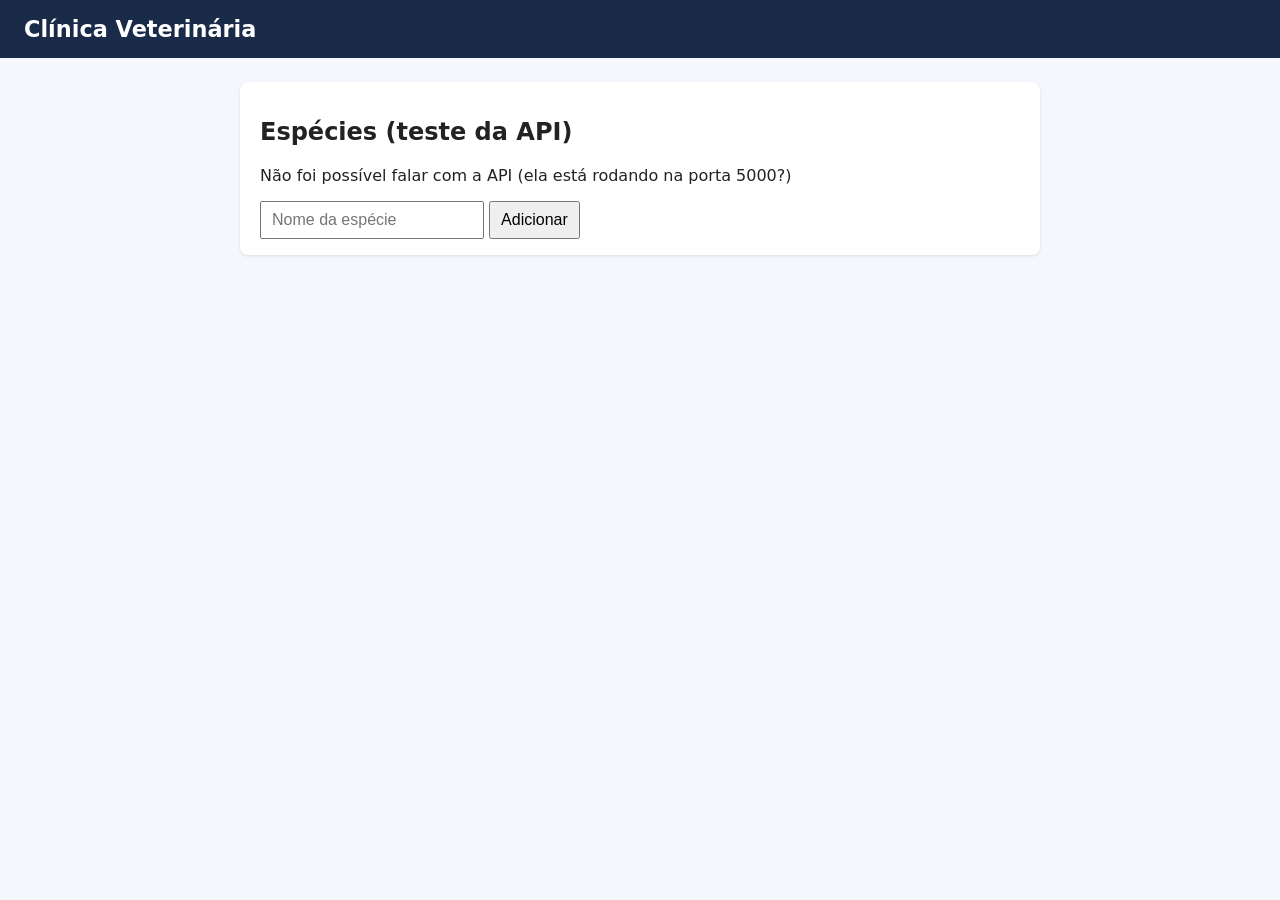
==== frontend/index.html @ 24d57cd7 "First Commit Estrutura inicial do projeto: DER, banco, APIs Flask e frontend" ====
<!DOCTYPE html>
<html lang="pt-BR">
<head>
  <meta charset="UTF-8">
  <meta name="viewport" content="width=device-width, initial-scale=1">
  <title>Clínica Veterinária</title>
  <link rel="stylesheet" href="css/style.css">
</head>
<body>
  <header><h1>Clínica Veterinária</h1></header>

  <main>
    <section>
      <h2>Espécies (teste da API)</h2>
      <p id="status">Carregando...</p>
      <ul id="lista-especies"></ul>

      <form id="form-especie">
        <input id="nome" placeholder="Nome da espécie" required>
        <button type="submit">Adicionar</button>
      </form>
    </section>
  </main>

  <script src="js/api.js"></script>
  <script>
    const status = document.getElementById("status");
    const lista = document.getElementById("lista-especies");

    async function carregar() {
      try {
        const especies = await api.get("/especies/");
        status.textContent = "";
        lista.innerHTML = especies.map(e => `<li>${e.nome}</li>`).join("");
      } catch (erro) {
        status.textContent = "Não foi possível falar com a API (ela está rodando na porta 5000?)";
      }
    }

    document.getElementById("form-especie").addEventListener("submit", async (ev) => {
      ev.preventDefault();
      const nome = document.getElementById("nome");
      await api.post("/especies/", { nome: nome.value });
      nome.value = "";
      carregar();
    });

    carregar();
  </script>
</body>
</html>
---- frontend/css/style.css ----
body { font-family: system-ui, sans-serif; margin: 0; background: #f4f7fb; color: #222; }
header { background: #1a2b4a; color: #fff; padding: 16px 24px; }
header h1 { margin: 0; font-size: 1.4rem; }
main { max-width: 800px; margin: 24px auto; padding: 0 16px; }
section { background: #fff; border-radius: 8px; padding: 16px 20px; box-shadow: 0 1px 3px rgba(0,0,0,.1); }
input, button { padding: 8px 10px; font-size: 1rem; }
button { cursor: pointer; }
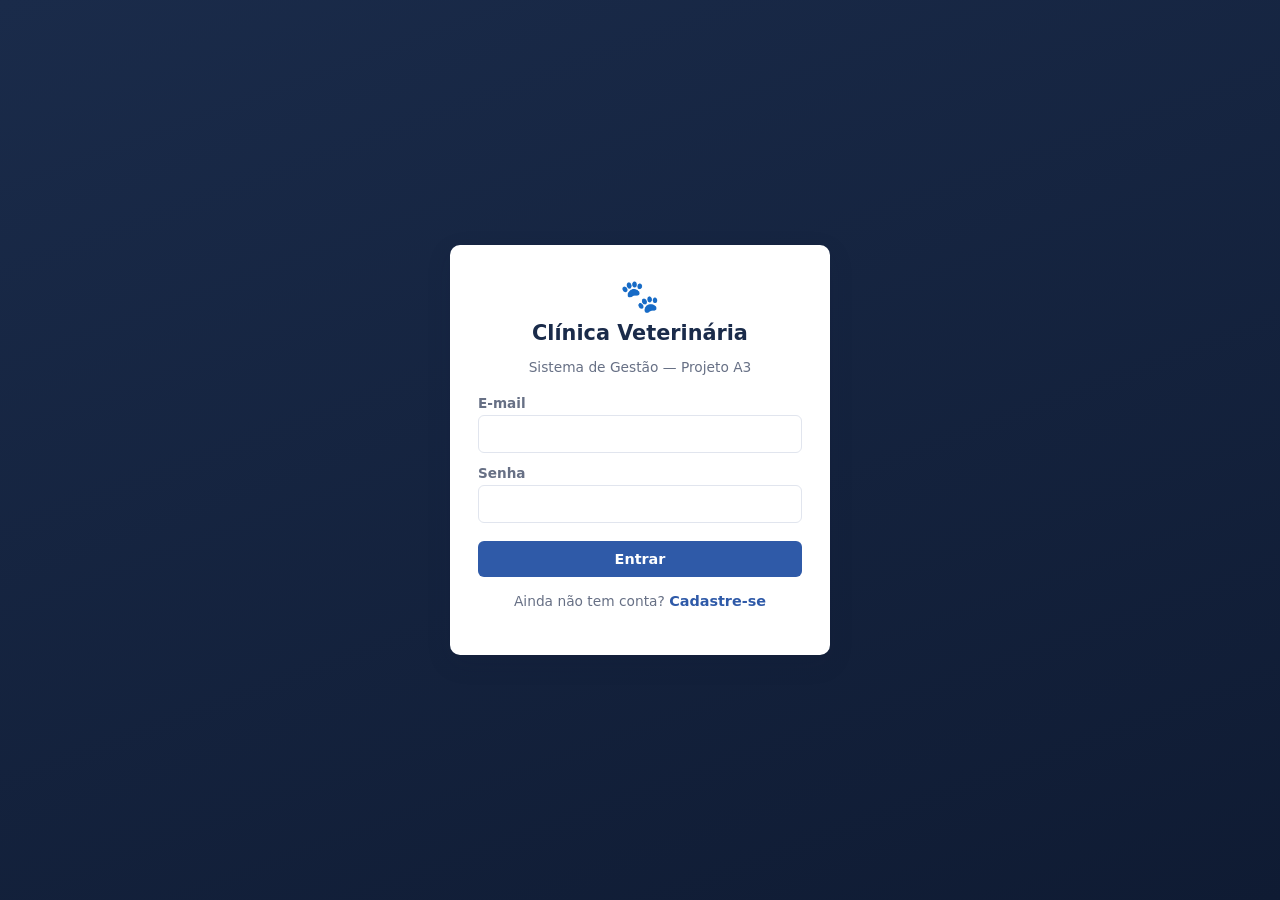
==== commit 62a9fad3: "commit a3" ====
--- a/frontend/index.html
+++ b/frontend/index.html
@@ -3,49 +3,75 @@
 <head>
   <meta charset="UTF-8">
   <meta name="viewport" content="width=device-width, initial-scale=1">
-  <title>Clínica Veterinária</title>
+  <title>Início — Clínica Veterinária</title>
   <link rel="stylesheet" href="css/style.css">
 </head>
 <body>
-  <header><h1>Clínica Veterinária</h1></header>
+  <script src="js/api.js"></script>
+  <script src="js/auth.js"></script>
+  <script src="js/nav.js"></script>
+  <script>
+    const conteudo = renderNav("inicio");
+    const veterinario = getVeterinarioLogado();
 
-  <main>
-    <section>
-      <h2>Espécies (teste da API)</h2>
-      <p id="status">Carregando...</p>
-      <ul id="lista-especies"></ul>
+    conteudo.innerHTML = `
+      <div class="cabecalho-pagina">
+        <div>
+          <h1>Olá, ${escaparHtml(veterinario ? veterinario.nome_completo : "")}</h1>
+          <p>Resumo rápido do sistema da clínica.</p>
+        </div>
+      </div>
 
-      <form id="form-especie">
-        <input id="nome" placeholder="Nome da espécie" required>
-        <button type="submit">Adicionar</button>
-      </form>
-    </section>
-  </main>
+      <div class="grade-cartoes" id="cartoes"></div>
 
-  <script src="js/api.js"></script>
-  <script>
-    const status = document.getElementById("status");
-    const lista = document.getElementById("lista-especies");
+      <div class="cartao">
+        <h2>Fluxo do sistema</h2>
+        <p class="texto-suave" style="line-height:1.6">
+          <strong>Tutores</strong> cadastram seus endereços e dados pessoais →
+          cada tutor tem um ou mais <strong>Animais</strong> →
+          na ficha do animal você registra <strong>Consultas</strong>, <strong>Vacinas</strong>
+          e o <strong>Microchip</strong> → vacinas antirrábicas e o cadastro do animal
+          são enviados automaticamente para a API governamental simulada, acompanhada em
+          <strong>Integração governo</strong>.
+        </p>
+      </div>
+    `;
 
-    async function carregar() {
-      try {
-        const especies = await api.get("/especies/");
-        status.textContent = "";
-        lista.innerHTML = especies.map(e => `<li>${e.nome}</li>`).join("");
-      } catch (erro) {
-        status.textContent = "Não foi possível falar com a API (ela está rodando na porta 5000?)";
-      }
+    const cartoes = document.getElementById("cartoes");
+
+    function cartaoEstatistica(href, numero, rotulo) {
+      const a = document.createElement("a");
+      a.href = href;
+      a.className = "cartao-estatistica";
+      a.innerHTML = `<div class="numero">${numero}</div><div class="rotulo">${rotulo}</div>`;
+      return a;
     }
 
-    document.getElementById("form-especie").addEventListener("submit", async (ev) => {
-      ev.preventDefault();
-      const nome = document.getElementById("nome");
-      await api.post("/especies/", { nome: nome.value });
-      nome.value = "";
-      carregar();
-    });
+    async function carregarResumo() {
+      const [tutores, animais, integracoesPendentes] = await Promise.allSettled([
+        api.get("/tutores/"),
+        api.get("/animais/"),
+        api.get("/integracoes/?status=FALHA"),
+      ]);
 
-    carregar();
+      cartoes.appendChild(cartaoEstatistica(
+        "tutores.html",
+        tutores.status === "fulfilled" ? tutores.value.length : "—",
+        "Tutores cadastrados"
+      ));
+      cartoes.appendChild(cartaoEstatistica(
+        "animais.html",
+        animais.status === "fulfilled" ? animais.value.length : "—",
+        "Animais cadastrados"
+      ));
+      cartoes.appendChild(cartaoEstatistica(
+        "integracoes.html",
+        integracoesPendentes.status === "fulfilled" ? integracoesPendentes.value.length : "—",
+        "Integrações com falha"
+      ));
+    }
+
+    carregarResumo();
   </script>
 </body>
 </html>
--- a/frontend/css/style.css
+++ b/frontend/css/style.css
@@ -1,7 +1,353 @@
-body { font-family: system-ui, sans-serif; margin: 0; background: #f4f7fb; color: #222; }
-header { background: #1a2b4a; color: #fff; padding: 16px 24px; }
-header h1 { margin: 0; font-size: 1.4rem; }
-main { max-width: 800px; margin: 24px auto; padding: 0 16px; }
-section { background: #fff; border-radius: 8px; padding: 16px 20px; box-shadow: 0 1px 3px rgba(0,0,0,.1); }
-input, button { padding: 8px 10px; font-size: 1rem; }
-button { cursor: pointer; }
+/* ============================================================
+   Sistema visual do projeto. Cores combinam com o DER (azul do
+   cadastro, verde do atendimento clínico, laranja do governo).
+   ============================================================ */
+
+:root {
+  --azul-escuro: #1a2b4a;
+  --azul: #2f5aa8;
+  --azul-claro: #e8f0fb;
+  --verde: #3f8f5f;
+  --verde-claro: #e7f5ec;
+  --laranja: #c98a1b;
+  --laranja-claro: #fdf3e3;
+  --vermelho: #c0392b;
+  --vermelho-claro: #fbeae8;
+
+  --texto: #1f2430;
+  --texto-suave: #677085;
+  --borda: #e1e5ee;
+  --fundo: #f4f6fb;
+  --cartao: #ffffff;
+
+  --raio: 10px;
+  --raio-pequeno: 6px;
+  --sombra: 0 1px 3px rgba(20, 30, 60, 0.08);
+  --sombra-forte: 0 8px 24px rgba(20, 30, 60, 0.14);
+  --fonte: "Segoe UI", system-ui, -apple-system, sans-serif;
+}
+
+* { box-sizing: border-box; }
+
+body {
+  margin: 0;
+  font-family: var(--fonte);
+  background: var(--fundo);
+  color: var(--texto);
+  min-height: 100vh;
+}
+
+a { color: var(--azul); }
+
+/* ---------- layout geral: barra lateral + conteúdo ---------- */
+
+.app {
+  display: flex;
+  min-height: 100vh;
+}
+
+.barra-lateral {
+  width: 220px;
+  flex-shrink: 0;
+  background: var(--azul-escuro);
+  color: #fff;
+  display: flex;
+  flex-direction: column;
+  padding: 20px 0;
+}
+
+.barra-lateral .marca {
+  display: flex;
+  align-items: center;
+  gap: 8px;
+  padding: 0 20px 20px;
+  font-weight: 700;
+  font-size: 1.05rem;
+  border-bottom: 1px solid rgba(255, 255, 255, 0.12);
+  margin-bottom: 12px;
+}
+
+.barra-lateral nav { display: flex; flex-direction: column; gap: 2px; }
+
+.barra-lateral nav a {
+  color: rgba(255, 255, 255, 0.78);
+  text-decoration: none;
+  padding: 10px 20px;
+  font-size: 0.93rem;
+  border-left: 3px solid transparent;
+}
+
+.barra-lateral nav a:hover { background: rgba(255, 255, 255, 0.06); color: #fff; }
+
+.barra-lateral nav a.ativo {
+  background: rgba(255, 255, 255, 0.1);
+  color: #fff;
+  border-left-color: #fff;
+  font-weight: 600;
+}
+
+.barra-lateral .rodape-usuario {
+  margin-top: auto;
+  padding: 14px 20px 0;
+  border-top: 1px solid rgba(255, 255, 255, 0.12);
+  font-size: 0.85rem;
+}
+
+.barra-lateral .rodape-usuario .nome { font-weight: 600; display: block; margin-bottom: 8px; }
+
+.barra-lateral .rodape-usuario button {
+  background: none;
+  border: 1px solid rgba(255, 255, 255, 0.3);
+  color: #fff;
+  padding: 6px 10px;
+  border-radius: var(--raio-pequeno);
+  cursor: pointer;
+  font-size: 0.82rem;
+}
+.barra-lateral .rodape-usuario button:hover { background: rgba(255, 255, 255, 0.1); }
+
+.conteudo {
+  flex: 1;
+  min-width: 0;
+  padding: 28px 32px 60px;
+}
+
+.cabecalho-pagina {
+  display: flex;
+  align-items: baseline;
+  justify-content: space-between;
+  flex-wrap: wrap;
+  gap: 12px;
+  margin-bottom: 20px;
+}
+
+.cabecalho-pagina h1 { margin: 0; font-size: 1.5rem; color: var(--azul-escuro); }
+.cabecalho-pagina p { margin: 4px 0 0; color: var(--texto-suave); font-size: 0.92rem; }
+
+/* ---------- cartões ---------- */
+
+.cartao {
+  background: var(--cartao);
+  border: 1px solid var(--borda);
+  border-radius: var(--raio);
+  box-shadow: var(--sombra);
+  padding: 20px;
+  margin-bottom: 20px;
+}
+
+.cartao h2 {
+  margin: 0 0 14px;
+  font-size: 1.05rem;
+  color: var(--azul-escuro);
+}
+
+.grade-cartoes {
+  display: grid;
+  grid-template-columns: repeat(auto-fit, minmax(200px, 1fr));
+  gap: 16px;
+  margin-bottom: 24px;
+}
+
+.cartao-estatistica {
+  background: var(--cartao);
+  border: 1px solid var(--borda);
+  border-radius: var(--raio);
+  padding: 18px 20px;
+  box-shadow: var(--sombra);
+  text-decoration: none;
+  color: inherit;
+  display: block;
+  transition: transform 0.12s ease, box-shadow 0.12s ease;
+}
+.cartao-estatistica:hover { transform: translateY(-2px); box-shadow: var(--sombra-forte); }
+.cartao-estatistica .numero { font-size: 1.8rem; font-weight: 700; color: var(--azul-escuro); }
+.cartao-estatistica .rotulo { color: var(--texto-suave); font-size: 0.88rem; margin-top: 2px; }
+
+/* ---------- formulários ---------- */
+
+label {
+  display: block;
+  font-size: 0.85rem;
+  font-weight: 600;
+  color: var(--texto-suave);
+  margin: 12px 0 4px;
+}
+label:first-child { margin-top: 0; }
+
+input, select, textarea {
+  width: 100%;
+  padding: 9px 11px;
+  border: 1px solid var(--borda);
+  border-radius: var(--raio-pequeno);
+  font-family: inherit;
+  font-size: 0.95rem;
+  background: #fff;
+  color: var(--texto);
+}
+input:focus, select:focus, textarea:focus {
+  outline: none;
+  border-color: var(--azul);
+  box-shadow: 0 0 0 3px rgba(47, 90, 168, 0.15);
+}
+textarea { resize: vertical; min-height: 70px; }
+
+.linha-campos {
+  display: grid;
+  grid-template-columns: repeat(auto-fit, minmax(140px, 1fr));
+  gap: 12px;
+}
+
+.campo-checkbox { display: flex; align-items: center; gap: 8px; margin-top: 14px; }
+.campo-checkbox input { width: auto; }
+.campo-checkbox label { margin: 0; }
+
+fieldset { border: 1px solid var(--borda); border-radius: var(--raio); margin: 16px 0 0; padding: 12px 14px 14px; }
+legend { padding: 0 6px; font-size: 0.85rem; font-weight: 600; color: var(--texto-suave); }
+
+/* ---------- botões ---------- */
+
+button, .botao {
+  display: inline-flex;
+  align-items: center;
+  gap: 6px;
+  cursor: pointer;
+  font-family: inherit;
+  font-size: 0.9rem;
+  font-weight: 600;
+  padding: 9px 16px;
+  border-radius: var(--raio-pequeno);
+  border: 1px solid transparent;
+  text-decoration: none;
+}
+
+.botao-primario, button[type="submit"] { background: var(--azul); color: #fff; }
+.botao-primario:hover, button[type="submit"]:hover { background: var(--azul-escuro); }
+
+.botao-secundario { background: #fff; color: var(--azul); border-color: var(--azul); }
+.botao-secundario:hover { background: var(--azul-claro); }
+
+.botao-perigo { background: #fff; color: var(--vermelho); border-color: var(--vermelho); }
+.botao-perigo:hover { background: var(--vermelho-claro); }
+
+.botao-texto { background: none; color: var(--azul); border: none; padding: 4px 6px; font-weight: 500; }
+.botao-texto:hover { text-decoration: underline; }
+
+button:disabled { opacity: 0.55; cursor: not-allowed; }
+
+.barra-acoes { display: flex; gap: 10px; justify-content: flex-end; margin-top: 18px; }
+.barra-ferramentas { display: flex; gap: 10px; align-items: center; flex-wrap: wrap; margin-bottom: 16px; }
+.barra-ferramentas input[type="search"], .barra-ferramentas input[type="text"] { max-width: 280px; }
+.empurra-direita { margin-left: auto; }
+
+/* ---------- tabelas ---------- */
+
+table { width: 100%; border-collapse: collapse; font-size: 0.92rem; }
+thead th {
+  text-align: left;
+  font-size: 0.78rem;
+  text-transform: uppercase;
+  letter-spacing: 0.03em;
+  color: var(--texto-suave);
+  border-bottom: 2px solid var(--borda);
+  padding: 8px 10px;
+}
+tbody td { padding: 10px; border-bottom: 1px solid var(--borda); vertical-align: middle; }
+tbody tr:hover { background: var(--azul-claro); }
+tbody tr:last-child td { border-bottom: none; }
+td.acoes { white-space: nowrap; text-align: right; }
+td.numerico { text-align: right; font-variant-numeric: tabular-nums; }
+
+.tabela-vazia { padding: 30px; text-align: center; color: var(--texto-suave); }
+
+/* ---------- selos de status ---------- */
+
+.selo {
+  display: inline-block;
+  padding: 3px 10px;
+  border-radius: 100px;
+  font-size: 0.76rem;
+  font-weight: 700;
+  text-transform: uppercase;
+  letter-spacing: 0.02em;
+}
+.selo-azul { background: var(--azul-claro); color: var(--azul); }
+.selo-verde { background: var(--verde-claro); color: var(--verde); }
+.selo-laranja { background: var(--laranja-claro); color: var(--laranja); }
+.selo-vermelho { background: var(--vermelho-claro); color: var(--vermelho); }
+.selo-cinza { background: #eef0f5; color: var(--texto-suave); }
+
+/* ---------- avisos / mensagens ---------- */
+
+.aviso {
+  padding: 10px 14px;
+  border-radius: var(--raio-pequeno);
+  font-size: 0.88rem;
+  margin-bottom: 14px;
+  border: 1px solid transparent;
+}
+.aviso-erro { background: var(--vermelho-claro); color: var(--vermelho); border-color: #f1c7c0; }
+.aviso-sucesso { background: var(--verde-claro); color: var(--verde); border-color: #c7e6d2; }
+.aviso-info { background: var(--azul-claro); color: var(--azul); border-color: #c9dcf5; }
+.aviso[hidden] { display: none; }
+
+/* ---------- abas (ficha do animal) ---------- */
+
+.abas { display: flex; gap: 4px; border-bottom: 1px solid var(--borda); margin-bottom: 18px; }
+.abas button {
+  background: none; color: var(--texto-suave); border: none; border-radius: 0;
+  padding: 10px 16px; font-weight: 600; border-bottom: 2px solid transparent;
+}
+.abas button.ativa { color: var(--azul); border-bottom-color: var(--azul); }
+.aba-conteudo[hidden] { display: none; }
+
+/* ---------- modal ---------- */
+
+.fundo-modal {
+  position: fixed; inset: 0; background: rgba(15, 20, 35, 0.45);
+  display: flex; align-items: flex-start; justify-content: center;
+  padding: 40px 16px; overflow-y: auto; z-index: 50;
+}
+.fundo-modal[hidden] { display: none; }
+.modal {
+  background: #fff; border-radius: var(--raio); box-shadow: var(--sombra-forte);
+  width: 100%; max-width: 560px; padding: 24px;
+}
+.modal h2 { margin-top: 0; }
+.fechar-modal {
+  float: right; background: none; border: none; font-size: 1.3rem; color: var(--texto-suave);
+  padding: 0; line-height: 1;
+}
+
+/* ---------- login ---------- */
+
+.pagina-login {
+  min-height: 100vh; display: flex; align-items: center; justify-content: center;
+  background: linear-gradient(160deg, var(--azul-escuro), #0f1b33);
+  padding: 20px;
+}
+.caixa-login {
+  background: #fff; border-radius: var(--raio); box-shadow: var(--sombra-forte);
+  width: 100%; max-width: 380px; padding: 32px 28px;
+}
+.caixa-login h1 { text-align: center; color: var(--azul-escuro); font-size: 1.3rem; margin: 6px 0 4px; }
+.caixa-login .subtitulo { text-align: center; color: var(--texto-suave); font-size: 0.86rem; margin-bottom: 20px; }
+.caixa-login .pata { text-align: center; font-size: 2rem; }
+.caixa-login button[type="submit"] { width: 100%; justify-content: center; margin-top: 18px; }
+.alternar-login { text-align: center; margin-top: 16px; font-size: 0.86rem; color: var(--texto-suave); }
+.alternar-login button { background: none; border: none; color: var(--azul); font-weight: 600; cursor: pointer; padding: 0; }
+
+/* ---------- utilidades ---------- */
+
+.texto-suave { color: var(--texto-suave); }
+.carregando { padding: 20px; text-align: center; color: var(--texto-suave); }
+.oculto { display: none !important; }
+
+@media (max-width: 760px) {
+  .app { flex-direction: column; }
+  .barra-lateral { width: 100%; flex-direction: row; align-items: center; padding: 10px 14px; overflow-x: auto; }
+  .barra-lateral .marca { border: none; padding: 0 12px 0 0; margin: 0; }
+  .barra-lateral nav { flex-direction: row; }
+  .barra-lateral .rodape-usuario { margin: 0 0 0 auto; padding: 0; border: none; display: flex; align-items: center; gap: 8px; }
+  .barra-lateral .rodape-usuario .nome { display: none; }
+  .conteudo { padding: 20px 16px 40px; }
+}
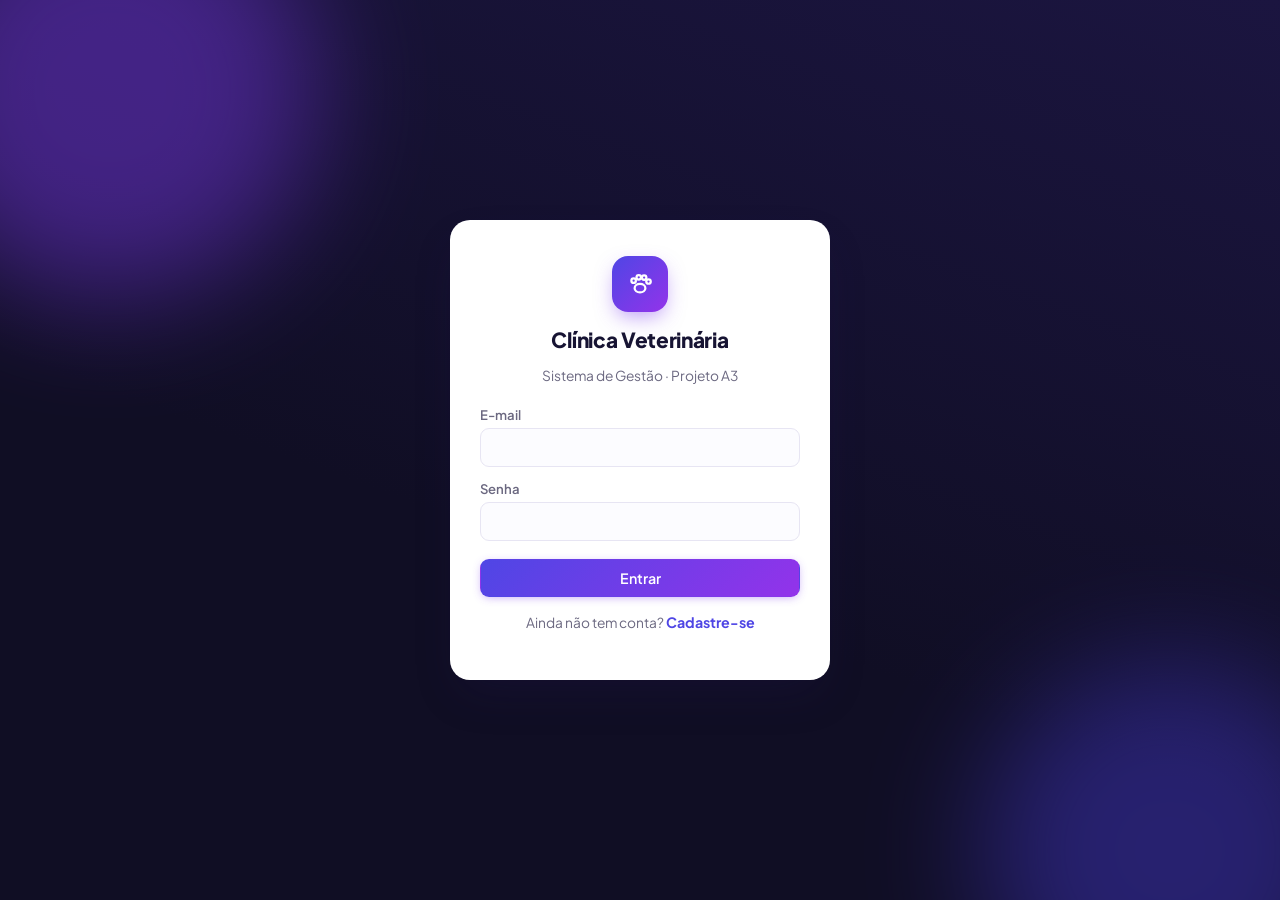
==== commit a0924826: "swagger commit" ====
--- a/frontend/index.html
+++ b/frontend/index.html
@@ -3,13 +3,13 @@
 <head>
   <meta charset="UTF-8">
   <meta name="viewport" content="width=device-width, initial-scale=1">
-  <title>Início — Clínica Veterinária</title>
-  <link rel="stylesheet" href="css/style.css">
+  <title>Início · Clínica Veterinária</title>
+  <link rel="stylesheet" href="css/style.css?v=2">
 </head>
 <body>
-  <script src="js/api.js"></script>
-  <script src="js/auth.js"></script>
-  <script src="js/nav.js"></script>
+  <script src="js/api.js?v=2"></script>
+  <script src="js/auth.js?v=2"></script>
+  <script src="js/nav.js?v=2"></script>
   <script>
     const conteudo = renderNav("inicio");
     const veterinario = getVeterinarioLogado();
@@ -39,11 +39,11 @@
 
     const cartoes = document.getElementById("cartoes");
 
-    function cartaoEstatistica(href, numero, rotulo) {
+    function cartaoEstatistica(href, icone, numero, rotulo) {
       const a = document.createElement("a");
       a.href = href;
       a.className = "cartao-estatistica";
-      a.innerHTML = `<div class="numero">${numero}</div><div class="rotulo">${rotulo}</div>`;
+      a.innerHTML = `<div class="icone">${ICONES[icone]}</div><div><div class="numero">${numero}</div><div class="rotulo">${rotulo}</div></div>`;
       return a;
     }
 
@@ -55,17 +55,17 @@
       ]);
 
       cartoes.appendChild(cartaoEstatistica(
-        "tutores.html",
+        "tutores.html", "tutores",
         tutores.status === "fulfilled" ? tutores.value.length : "—",
         "Tutores cadastrados"
       ));
       cartoes.appendChild(cartaoEstatistica(
-        "animais.html",
+        "animais.html", "animais",
         animais.status === "fulfilled" ? animais.value.length : "—",
         "Animais cadastrados"
       ));
       cartoes.appendChild(cartaoEstatistica(
-        "integracoes.html",
+        "integracoes.html", "integracoes",
         integracoesPendentes.status === "fulfilled" ? integracoesPendentes.value.length : "—",
         "Integrações com falha"
       ));
--- a/frontend/css/style.css
+++ b/frontend/css/style.css
@@ -1,30 +1,38 @@
 /* ============================================================
-   Sistema visual do projeto. Cores combinam com o DER (azul do
-   cadastro, verde do atendimento clínico, laranja do governo).
+   Sistema visual do projeto — v2.
+   Paleta: índigo/violeta como cor de marca; azul/verde/laranja
+   continuam marcando os três grupos do DER (cadastro, atendimento
+   clínico, integração governamental).
    ============================================================ */
 
+@import url("https://fonts.googleapis.com/css2?family=Plus+Jakarta+Sans:wght@400;500;600;700;800&display=swap");
+
 :root {
-  --azul-escuro: #1a2b4a;
-  --azul: #2f5aa8;
-  --azul-claro: #e8f0fb;
-  --verde: #3f8f5f;
-  --verde-claro: #e7f5ec;
-  --laranja: #c98a1b;
-  --laranja-claro: #fdf3e3;
-  --vermelho: #c0392b;
-  --vermelho-claro: #fbeae8;
-
-  --texto: #1f2430;
-  --texto-suave: #677085;
-  --borda: #e1e5ee;
-  --fundo: #f4f6fb;
+  --marca-1: #4f46e5;
+  --marca-2: #9333ea;
+  --marca-gradiente: linear-gradient(135deg, var(--marca-1), var(--marca-2));
+
+  --azul-escuro: #171433;
+  --azul: #4338ca;
+  --azul-claro: #eef0fe;
+  --verde: #0f9d64;
+  --verde-claro: #e7f8f0;
+  --laranja: #d97706;
+  --laranja-claro: #fef3e2;
+  --vermelho: #e11d48;
+  --vermelho-claro: #fdecef;
+
+  --texto: #1c1b2e;
+  --texto-suave: #6b6880;
+  --borda: #e7e5f3;
+  --fundo: #f6f5fc;
   --cartao: #ffffff;
 
-  --raio: 10px;
-  --raio-pequeno: 6px;
-  --sombra: 0 1px 3px rgba(20, 30, 60, 0.08);
-  --sombra-forte: 0 8px 24px rgba(20, 30, 60, 0.14);
-  --fonte: "Segoe UI", system-ui, -apple-system, sans-serif;
+  --raio: 14px;
+  --raio-pequeno: 9px;
+  --sombra: 0 1px 2px rgba(31, 20, 78, 0.04), 0 4px 16px -4px rgba(31, 20, 78, 0.08);
+  --sombra-forte: 0 20px 45px -12px rgba(31, 20, 78, 0.28);
+  --fonte: "Plus Jakarta Sans", "Segoe UI", system-ui, -apple-system, sans-serif;
 }
 
 * { box-sizing: border-box; }
@@ -35,10 +43,13 @@
   background: var(--fundo);
   color: var(--texto);
   min-height: 100vh;
+  -webkit-font-smoothing: antialiased;
 }
 
 a { color: var(--azul); }
 
+svg { display: block; }
+
 /* ---------- layout geral: barra lateral + conteúdo ---------- */
 
 .app {
@@ -47,69 +58,113 @@
 }
 
 .barra-lateral {
-  width: 220px;
+  width: 240px;
   flex-shrink: 0;
-  background: var(--azul-escuro);
+  background:
+    radial-gradient(120% 140% at 0% 0%, #2a2160 0%, transparent 55%),
+    linear-gradient(185deg, var(--azul-escuro), #100e24 75%);
   color: #fff;
   display: flex;
   flex-direction: column;
-  padding: 20px 0;
+  padding: 22px 0;
+  position: relative;
 }
 
 .barra-lateral .marca {
   display: flex;
   align-items: center;
-  gap: 8px;
+  gap: 10px;
   padding: 0 20px 20px;
-  font-weight: 700;
+  font-weight: 800;
   font-size: 1.05rem;
-  border-bottom: 1px solid rgba(255, 255, 255, 0.12);
-  margin-bottom: 12px;
-}
-
-.barra-lateral nav { display: flex; flex-direction: column; gap: 2px; }
+  letter-spacing: -0.01em;
+  margin-bottom: 14px;
+}
+
+.barra-lateral .marca .logo-marca {
+  width: 34px;
+  height: 34px;
+  border-radius: 10px;
+  background: var(--marca-gradiente);
+  display: flex;
+  align-items: center;
+  justify-content: center;
+  box-shadow: 0 4px 14px -2px rgba(124, 58, 237, 0.55);
+  flex-shrink: 0;
+}
+.barra-lateral .marca .logo-marca svg { width: 19px; height: 19px; color: #fff; }
+
+.barra-lateral nav { display: flex; flex-direction: column; gap: 3px; padding: 0 12px; }
 
 .barra-lateral nav a {
-  color: rgba(255, 255, 255, 0.78);
+  display: flex;
+  align-items: center;
+  gap: 11px;
+  color: rgba(255, 255, 255, 0.62);
   text-decoration: none;
-  padding: 10px 20px;
-  font-size: 0.93rem;
-  border-left: 3px solid transparent;
-}
+  padding: 9px 12px;
+  font-size: 0.89rem;
+  font-weight: 500;
+  border-radius: var(--raio-pequeno);
+  transition: background 0.15s ease, color 0.15s ease;
+}
+.barra-lateral nav a svg { width: 18px; height: 18px; flex-shrink: 0; opacity: 0.9; }
 
 .barra-lateral nav a:hover { background: rgba(255, 255, 255, 0.06); color: #fff; }
 
 .barra-lateral nav a.ativo {
-  background: rgba(255, 255, 255, 0.1);
+  background: linear-gradient(135deg, rgba(124, 58, 237, 0.35), rgba(79, 70, 229, 0.35));
   color: #fff;
-  border-left-color: #fff;
   font-weight: 600;
+  box-shadow: inset 0 0 0 1px rgba(255, 255, 255, 0.08);
 }
 
 .barra-lateral .rodape-usuario {
   margin-top: auto;
-  padding: 14px 20px 0;
-  border-top: 1px solid rgba(255, 255, 255, 0.12);
-  font-size: 0.85rem;
-}
-
-.barra-lateral .rodape-usuario .nome { font-weight: 600; display: block; margin-bottom: 8px; }
+  padding: 16px 20px 0;
+  display: flex;
+  align-items: center;
+  gap: 10px;
+}
+
+.barra-lateral .avatar {
+  width: 34px;
+  height: 34px;
+  border-radius: 50%;
+  background: var(--marca-gradiente);
+  color: #fff;
+  display: flex;
+  align-items: center;
+  justify-content: center;
+  font-weight: 700;
+  font-size: 0.8rem;
+  flex-shrink: 0;
+}
+
+.barra-lateral .rodape-usuario .info { min-width: 0; flex: 1; }
+.barra-lateral .rodape-usuario .nome {
+  font-weight: 600; font-size: 0.82rem; display: block;
+  overflow: hidden; text-overflow: ellipsis; white-space: nowrap;
+}
 
 .barra-lateral .rodape-usuario button {
-  background: none;
-  border: 1px solid rgba(255, 255, 255, 0.3);
+  background: rgba(255, 255, 255, 0.08);
+  border: 1px solid rgba(255, 255, 255, 0.12);
   color: #fff;
-  padding: 6px 10px;
-  border-radius: var(--raio-pequeno);
+  width: 30px; height: 30px;
+  padding: 0;
+  border-radius: 8px;
   cursor: pointer;
-  font-size: 0.82rem;
-}
-.barra-lateral .rodape-usuario button:hover { background: rgba(255, 255, 255, 0.1); }
+  display: flex; align-items: center; justify-content: center;
+  flex-shrink: 0;
+}
+.barra-lateral .rodape-usuario button svg { width: 15px; height: 15px; }
+.barra-lateral .rodape-usuario button:hover { background: rgba(255, 255, 255, 0.16); }
 
 .conteudo {
   flex: 1;
   min-width: 0;
-  padding: 28px 32px 60px;
+  padding: 32px 36px 60px;
 }
 
 .cabecalho-pagina {
@@ -118,10 +173,10 @@
   justify-content: space-between;
   flex-wrap: wrap;
   gap: 12px;
-  margin-bottom: 20px;
-}
-
-.cabecalho-pagina h1 { margin: 0; font-size: 1.5rem; color: var(--azul-escuro); }
+  margin-bottom: 22px;
+}
+
+.cabecalho-pagina h1 { margin: 0; font-size: 1.6rem; font-weight: 800; letter-spacing: -0.015em; color: var(--azul-escuro); }
 .cabecalho-pagina p { margin: 4px 0 0; color: var(--texto-suave); font-size: 0.92rem; }
 
 /* ---------- cartões ---------- */
@@ -131,19 +186,20 @@
   border: 1px solid var(--borda);
   border-radius: var(--raio);
   box-shadow: var(--sombra);
-  padding: 20px;
+  padding: 22px;
   margin-bottom: 20px;
 }
 
 .cartao h2 {
   margin: 0 0 14px;
-  font-size: 1.05rem;
+  font-size: 1.02rem;
+  font-weight: 700;
   color: var(--azul-escuro);
 }
 
 .grade-cartoes {
   display: grid;
-  grid-template-columns: repeat(auto-fit, minmax(200px, 1fr));
+  grid-template-columns: repeat(auto-fit, minmax(210px, 1fr));
   gap: 16px;
   margin-bottom: 24px;
 }
@@ -156,38 +212,48 @@
   box-shadow: var(--sombra);
   text-decoration: none;
   color: inherit;
-  display: block;
-  transition: transform 0.12s ease, box-shadow 0.12s ease;
-}
-.cartao-estatistica:hover { transform: translateY(-2px); box-shadow: var(--sombra-forte); }
-.cartao-estatistica .numero { font-size: 1.8rem; font-weight: 700; color: var(--azul-escuro); }
-.cartao-estatistica .rotulo { color: var(--texto-suave); font-size: 0.88rem; margin-top: 2px; }
+  display: flex;
+  align-items: center;
+  gap: 14px;
+  transition: transform 0.15s ease, box-shadow 0.15s ease;
+}
+.cartao-estatistica:hover { transform: translateY(-3px); box-shadow: var(--sombra-forte); }
+.cartao-estatistica .icone {
+  width: 42px; height: 42px; border-radius: 12px; flex-shrink: 0;
+  display: flex; align-items: center; justify-content: center;
+  background: var(--marca-gradiente); color: #fff;
+}
+.cartao-estatistica .icone svg { width: 21px; height: 21px; }
+.cartao-estatistica .numero { font-size: 1.6rem; font-weight: 800; color: var(--azul-escuro); line-height: 1.1; }
+.cartao-estatistica .rotulo { color: var(--texto-suave); font-size: 0.85rem; margin-top: 1px; }
 
 /* ---------- formulários ---------- */
 
 label {
   display: block;
-  font-size: 0.85rem;
+  font-size: 0.82rem;
   font-weight: 600;
   color: var(--texto-suave);
-  margin: 12px 0 4px;
+  margin: 13px 0 5px;
 }
 label:first-child { margin-top: 0; }
 
 input, select, textarea {
   width: 100%;
-  padding: 9px 11px;
-  border: 1px solid var(--borda);
+  padding: 9px 12px;
+  border: 1.5px solid var(--borda);
   border-radius: var(--raio-pequeno);
   font-family: inherit;
-  font-size: 0.95rem;
-  background: #fff;
+  font-size: 0.94rem;
+  background: #fcfcff;
   color: var(--texto);
+  transition: border-color 0.15s ease, box-shadow 0.15s ease;
 }
 input:focus, select:focus, textarea:focus {
   outline: none;
-  border-color: var(--azul);
-  box-shadow: 0 0 0 3px rgba(47, 90, 168, 0.15);
+  border-color: var(--marca-1);
+  box-shadow: 0 0 0 3.5px rgba(79, 70, 229, 0.13);
+  background: #fff;
 }
 textarea { resize: vertical; min-height: 70px; }
 
@@ -201,8 +267,8 @@
 .campo-checkbox input { width: auto; }
 .campo-checkbox label { margin: 0; }
 
-fieldset { border: 1px solid var(--borda); border-radius: var(--raio); margin: 16px 0 0; padding: 12px 14px 14px; }
-legend { padding: 0 6px; font-size: 0.85rem; font-weight: 600; color: var(--texto-suave); }
+fieldset { border: 1.5px solid var(--borda); border-radius: var(--raio); margin: 16px 0 0; padding: 14px 16px 16px; }
+legend { padding: 0 6px; font-size: 0.82rem; font-weight: 700; color: var(--marca-1); }
 
 /* ---------- botões ---------- */
 
@@ -212,27 +278,33 @@
   gap: 6px;
   cursor: pointer;
   font-family: inherit;
-  font-size: 0.9rem;
+  font-size: 0.89rem;
   font-weight: 600;
-  padding: 9px 16px;
+  padding: 9px 17px;
   border-radius: var(--raio-pequeno);
-  border: 1px solid transparent;
+  border: 1.5px solid transparent;
   text-decoration: none;
-}
-
-.botao-primario, button[type="submit"] { background: var(--azul); color: #fff; }
-.botao-primario:hover, button[type="submit"]:hover { background: var(--azul-escuro); }
-
-.botao-secundario { background: #fff; color: var(--azul); border-color: var(--azul); }
-.botao-secundario:hover { background: var(--azul-claro); }
-
-.botao-perigo { background: #fff; color: var(--vermelho); border-color: var(--vermelho); }
+  transition: transform 0.1s ease, box-shadow 0.15s ease, background 0.15s ease;
+}
+
+.botao-primario, button[type="submit"] {
+  background: var(--marca-gradiente);
+  color: #fff;
+  box-shadow: 0 2px 10px -2px rgba(124, 58, 237, 0.45);
+}
+.botao-primario:hover, button[type="submit"]:hover { filter: brightness(1.08); transform: translateY(-1px); }
+.botao-primario:active, button[type="submit"]:active { transform: translateY(0); }
+
+.botao-secundario { background: #fff; color: var(--marca-1); border-color: var(--borda); }
+.botao-secundario:hover { background: var(--azul-claro); border-color: var(--marca-1); }
+
+.botao-perigo { background: #fff; color: var(--vermelho); border-color: #f4c6d2; }
 .botao-perigo:hover { background: var(--vermelho-claro); }
 
-.botao-texto { background: none; color: var(--azul); border: none; padding: 4px 6px; font-weight: 500; }
+.botao-texto { background: none; color: var(--marca-1); border: none; padding: 4px 6px; font-weight: 600; }
 .botao-texto:hover { text-decoration: underline; }
 
-button:disabled { opacity: 0.55; cursor: not-allowed; }
+button:disabled { opacity: 0.55; cursor: not-allowed; transform: none !important; }
 
 .barra-acoes { display: flex; gap: 10px; justify-content: flex-end; margin-top: 18px; }
 .barra-ferramentas { display: flex; gap: 10px; align-items: center; flex-wrap: wrap; margin-bottom: 16px; }
@@ -241,100 +313,131 @@
 
 /* ---------- tabelas ---------- */
 
-table { width: 100%; border-collapse: collapse; font-size: 0.92rem; }
+table { width: 100%; border-collapse: collapse; font-size: 0.91rem; }
 thead th {
   text-align: left;
-  font-size: 0.78rem;
+  font-size: 0.74rem;
   text-transform: uppercase;
-  letter-spacing: 0.03em;
+  letter-spacing: 0.05em;
+  font-weight: 700;
   color: var(--texto-suave);
-  border-bottom: 2px solid var(--borda);
-  padding: 8px 10px;
-}
-tbody td { padding: 10px; border-bottom: 1px solid var(--borda); vertical-align: middle; }
+  border-bottom: 1.5px solid var(--borda);
+  padding: 9px 10px;
+}
+tbody td { padding: 11px 10px; border-bottom: 1px solid var(--borda); vertical-align: middle; }
+tbody tr { transition: background 0.1s ease; }
 tbody tr:hover { background: var(--azul-claro); }
 tbody tr:last-child td { border-bottom: none; }
 td.acoes { white-space: nowrap; text-align: right; }
 td.numerico { text-align: right; font-variant-numeric: tabular-nums; }
 
-.tabela-vazia { padding: 30px; text-align: center; color: var(--texto-suave); }
+.tabela-vazia { padding: 34px; text-align: center; color: var(--texto-suave); }
 
 /* ---------- selos de status ---------- */
 
 .selo {
-  display: inline-block;
-  padding: 3px 10px;
+  display: inline-flex;
+  align-items: center;
+  gap: 5px;
+  padding: 3px 10px 3px 8px;
   border-radius: 100px;
-  font-size: 0.76rem;
+  font-size: 0.74rem;
   font-weight: 700;
   text-transform: uppercase;
   letter-spacing: 0.02em;
 }
+.selo::before { content: ""; width: 6px; height: 6px; border-radius: 50%; background: currentColor; }
 .selo-azul { background: var(--azul-claro); color: var(--azul); }
 .selo-verde { background: var(--verde-claro); color: var(--verde); }
 .selo-laranja { background: var(--laranja-claro); color: var(--laranja); }
 .selo-vermelho { background: var(--vermelho-claro); color: var(--vermelho); }
-.selo-cinza { background: #eef0f5; color: var(--texto-suave); }
+.selo-cinza { background: #eeedf7; color: var(--texto-suave); }
 
 /* ---------- avisos / mensagens ---------- */
 
 .aviso {
-  padding: 10px 14px;
+  padding: 11px 14px;
   border-radius: var(--raio-pequeno);
-  font-size: 0.88rem;
+  font-size: 0.87rem;
   margin-bottom: 14px;
-  border: 1px solid transparent;
-}
-.aviso-erro { background: var(--vermelho-claro); color: var(--vermelho); border-color: #f1c7c0; }
-.aviso-sucesso { background: var(--verde-claro); color: var(--verde); border-color: #c7e6d2; }
-.aviso-info { background: var(--azul-claro); color: var(--azul); border-color: #c9dcf5; }
+  border: 1.5px solid transparent;
+  font-weight: 500;
+}
+.aviso-erro { background: var(--vermelho-claro); color: #9f1239; border-color: #f4c6d2; }
+.aviso-sucesso { background: var(--verde-claro); color: #065f46; border-color: #bfead9; }
+.aviso-info { background: var(--azul-claro); color: var(--azul); border-color: #d7d9fb; }
 .aviso[hidden] { display: none; }
 
 /* ---------- abas (ficha do animal) ---------- */
 
-.abas { display: flex; gap: 4px; border-bottom: 1px solid var(--borda); margin-bottom: 18px; }
+.abas { display: flex; gap: 4px; border-bottom: 1.5px solid var(--borda); margin-bottom: 18px; }
 .abas button {
   background: none; color: var(--texto-suave); border: none; border-radius: 0;
-  padding: 10px 16px; font-weight: 600; border-bottom: 2px solid transparent;
-}
-.abas button.ativa { color: var(--azul); border-bottom-color: var(--azul); }
+  padding: 10px 16px; font-weight: 600; border-bottom: 2.5px solid transparent;
+  box-shadow: none;
+}
+.abas button:hover { transform: none; color: var(--marca-1); }
+.abas button.ativa { color: var(--marca-1); border-bottom-color: var(--marca-1); }
 .aba-conteudo[hidden] { display: none; }
 
 /* ---------- modal ---------- */
 
 .fundo-modal {
-  position: fixed; inset: 0; background: rgba(15, 20, 35, 0.45);
+  position: fixed; inset: 0; background: rgba(23, 20, 51, 0.5);
+  backdrop-filter: blur(2px);
   display: flex; align-items: flex-start; justify-content: center;
   padding: 40px 16px; overflow-y: auto; z-index: 50;
 }
 .fundo-modal[hidden] { display: none; }
 .modal {
-  background: #fff; border-radius: var(--raio); box-shadow: var(--sombra-forte);
-  width: 100%; max-width: 560px; padding: 24px;
-}
-.modal h2 { margin-top: 0; }
+  background: #fff; border-radius: 18px; box-shadow: var(--sombra-forte);
+  width: 100%; max-width: 560px; padding: 26px;
+  animation: entra-modal 0.16s ease;
+}
+@keyframes entra-modal {
+  from { opacity: 0; transform: translateY(8px) scale(0.98); }
+  to { opacity: 1; transform: translateY(0) scale(1); }
+}
+.modal h2 { margin-top: 0; font-weight: 800; letter-spacing: -0.01em; }
 .fechar-modal {
-  float: right; background: none; border: none; font-size: 1.3rem; color: var(--texto-suave);
-  padding: 0; line-height: 1;
-}
+  float: right; background: #f3f2fb; border: none; font-size: 1.1rem; color: var(--texto-suave);
+  padding: 0; line-height: 1; width: 30px; height: 30px; border-radius: 50%;
+  display: flex; align-items: center; justify-content: center; box-shadow: none;
+}
+.fechar-modal:hover { background: var(--azul-claro); color: var(--marca-1); transform: none; }
 
 /* ---------- login ---------- */
 
 .pagina-login {
   min-height: 100vh; display: flex; align-items: center; justify-content: center;
-  background: linear-gradient(160deg, var(--azul-escuro), #0f1b33);
+  position: relative; overflow: hidden;
+  background: linear-gradient(200deg, #1b1540 0%, #100e24 60%);
   padding: 20px;
 }
+.pagina-login::before, .pagina-login::after {
+  content: ""; position: absolute; border-radius: 50%; filter: blur(60px); opacity: 0.45;
+}
+.pagina-login::before { width: 420px; height: 420px; background: #7c3aed; top: -120px; left: -100px; }
+.pagina-login::after { width: 380px; height: 380px; background: #4338ca; bottom: -140px; right: -80px; }
+
 .caixa-login {
-  background: #fff; border-radius: var(--raio); box-shadow: var(--sombra-forte);
-  width: 100%; max-width: 380px; padding: 32px 28px;
-}
-.caixa-login h1 { text-align: center; color: var(--azul-escuro); font-size: 1.3rem; margin: 6px 0 4px; }
-.caixa-login .subtitulo { text-align: center; color: var(--texto-suave); font-size: 0.86rem; margin-bottom: 20px; }
-.caixa-login .pata { text-align: center; font-size: 2rem; }
+  background: #fff; border-radius: 20px; box-shadow: var(--sombra-forte);
+  width: 100%; max-width: 380px; padding: 36px 30px;
+  position: relative; z-index: 1;
+}
+.caixa-login h1 { text-align: center; color: var(--azul-escuro); font-size: 1.3rem; font-weight: 800; letter-spacing: -0.015em; margin: 14px 0 4px; }
+.caixa-login .subtitulo { text-align: center; color: var(--texto-suave); font-size: 0.86rem; margin-bottom: 22px; }
+.caixa-login .pata {
+  width: 56px; height: 56px; margin: 0 auto;
+  border-radius: 16px; background: var(--marca-gradiente);
+  display: flex; align-items: center; justify-content: center;
+  box-shadow: 0 8px 20px -4px rgba(124, 58, 237, 0.5);
+}
+.caixa-login .pata svg { width: 30px; height: 30px; color: #fff; }
 .caixa-login button[type="submit"] { width: 100%; justify-content: center; margin-top: 18px; }
 .alternar-login { text-align: center; margin-top: 16px; font-size: 0.86rem; color: var(--texto-suave); }
-.alternar-login button { background: none; border: none; color: var(--azul); font-weight: 600; cursor: pointer; padding: 0; }
+.alternar-login button { background: none; border: none; color: var(--marca-1); font-weight: 700; cursor: pointer; padding: 0; box-shadow: none; }
+.alternar-login button:hover { transform: none; text-decoration: underline; }
 
 /* ---------- utilidades ---------- */
 
@@ -344,10 +447,10 @@
 
 @media (max-width: 760px) {
   .app { flex-direction: column; }
-  .barra-lateral { width: 100%; flex-direction: row; align-items: center; padding: 10px 14px; overflow-x: auto; }
-  .barra-lateral .marca { border: none; padding: 0 12px 0 0; margin: 0; }
-  .barra-lateral nav { flex-direction: row; }
-  .barra-lateral .rodape-usuario { margin: 0 0 0 auto; padding: 0; border: none; display: flex; align-items: center; gap: 8px; }
-  .barra-lateral .rodape-usuario .nome { display: none; }
+  .barra-lateral { width: 100%; flex-direction: row; align-items: center; padding: 12px 14px; overflow-x: auto; background: var(--azul-escuro); }
+  .barra-lateral .marca { padding: 0 12px 0 0; margin: 0; }
+  .barra-lateral nav { flex-direction: row; padding: 0; }
+  .barra-lateral .rodape-usuario { margin: 0 0 0 auto; padding: 0; }
+  .barra-lateral .rodape-usuario .info { display: none; }
   .conteudo { padding: 20px 16px 40px; }
 }
